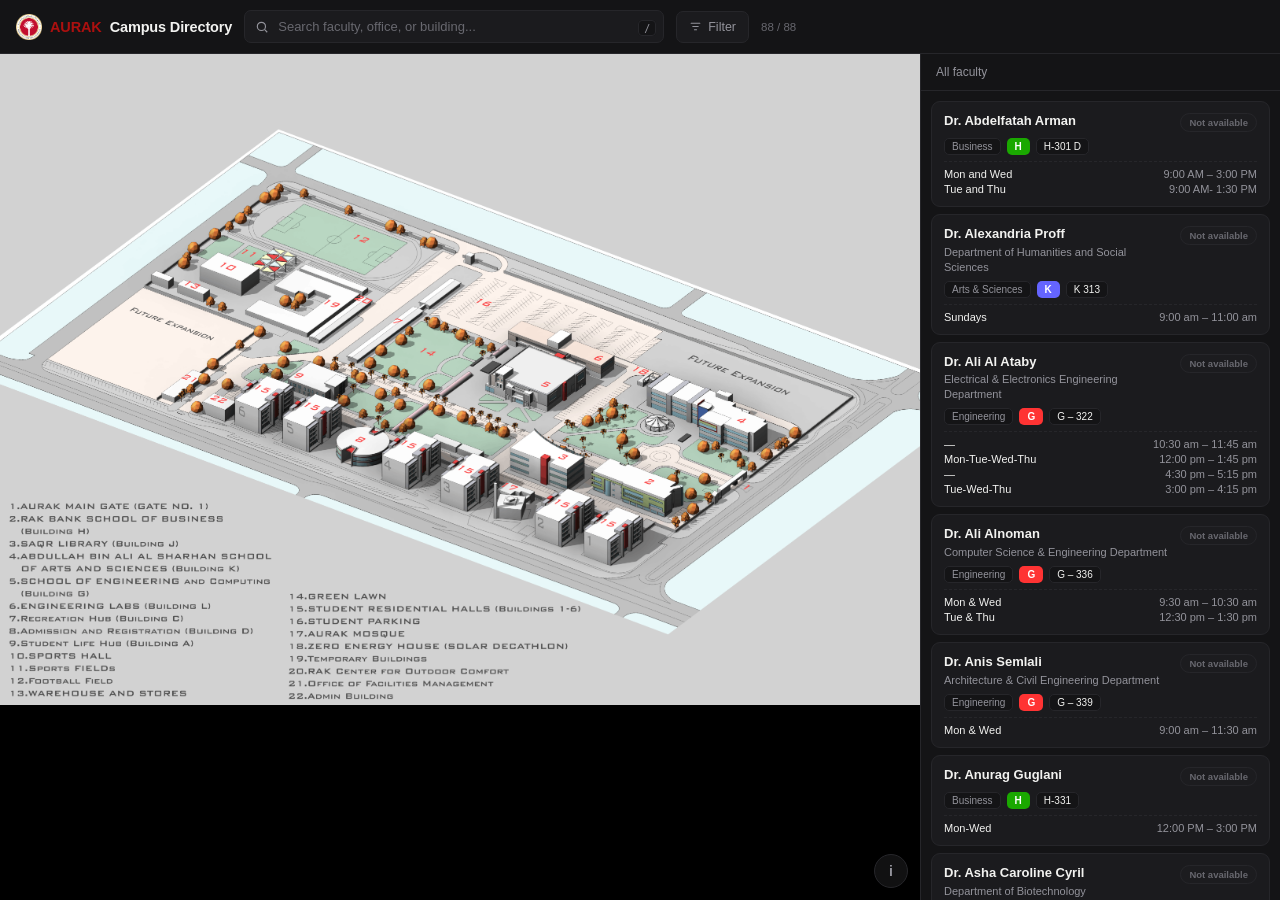
==== index.html @ fc24c696 ":> Complete UI rewrite: mobile-ready, live availability, new map, CSV-based data, and no backend req" ====
<!DOCTYPE html>
<html lang="en">
<head>
<meta charset="UTF-8">
<meta name="viewport" content="width=device-width, initial-scale=1.0, maximum-scale=1.0, user-scalable=yes">
<title>AURAK Campus Directory</title>
<link rel="stylesheet" href="styles.css">
</head>
<body>
<div id="app">

  <header>
    <div class="brand">
      <img src="assets/AURAK-Logo.png" alt="AURAK" class="brand-logo" onerror="this.style.display='none'; this.nextElementSibling.style.display='inline'">
      <span class="mark">AURAK</span>
      <span class="brand-text">Campus Directory</span>
    </div>

    <div class="searchwrap">
      <svg class="icon" viewBox="0 0 24 24"><circle cx="11" cy="11" r="7" stroke-width="2"/><line x1="21" y1="21" x2="16.65" y2="16.65" stroke-width="2"/></svg>
      <input id="search" type="text" placeholder="Search faculty, office, or building..." autocomplete="off">
      <div class="kbd"><kbd>/</kbd></div>
    </div>

    <div class="filterwrap">
      <button id="filterBtn">
        <svg viewBox="0 0 24 24"><path d="M4 6h16M7 12h10M10 18h4" stroke-width="2" stroke-linecap="round"/></svg>
        Filter
        <span id="filterCount"></span>
      </button>
      <div id="filterPanel">
        <div class="fp-label">School</div>
        <div class="chiprow" id="schoolChips"></div>
        <div class="fp-label">Building</div>
        <div class="chiprow" id="bldgChips"></div>
      </div>
    </div>

    <div class="counter" id="counter"></div>
  </header>

  <div id="main">
    <div id="mapPane">
      <div id="mapStage">
        <img id="mapImg" src="assets/AURAK_Campus.png" alt="AURAK campus map">
        <svg id="overlay" viewBox="0 0 1000 708" preserveAspectRatio="none"></svg>
        <div id="tooltip"></div>
      </div>
      <!-- infobox lives outside #mapStage (not as its child) so the mobile
           "zoom in" transform:scale() on #mapStage doesn't also scale and
           mis-position this popup -->
      <div id="infobox"></div>
      <div class="mapctl">
        <div id="legendPanel"></div>
        <button id="legendBtn" title="Map key">i</button>
      </div>
    </div>

    <div id="panel">
      <div id="panelHeader">
        <span id="panelLabel">All faculty</span>
      </div>
      <div id="results"></div>
    </div>
  </div>

</div>

<script src="data/buildings.js"></script>
<script src="data/faculty.js"></script>
<script src="app.js"></script>
</body>
</html>
---- styles.css ----
:root{
  --bg:#0a0a0b;
  --surface:#141416;
  --surface-2:#1b1b1e;
  --border:#26262a;
  --text:#f2f2f0;
  --muted:#93939b;
  --muted-2:#68686f;
  --red:#ac100f;
  --red-dim:#2c0f0f;
  --green:#33d17a;
  --font: -apple-system, BlinkMacSystemFont, "Segoe UI", "Helvetica Neue", Arial, sans-serif;
}
*{box-sizing:border-box;}
html,body{height:100%;}
body{
  margin:0; font-family:var(--font); background:var(--bg); color:var(--text);
  -webkit-font-smoothing:antialiased;
}
#app{display:flex; flex-direction:column; height:100vh;}

/* ---------- HEADER (single slim row) ---------- */
header{
  flex-shrink:0; border-bottom:1px solid var(--border); background:var(--surface);
  padding:10px 16px; display:flex; align-items:center; gap:12px;
}
.brand{
  font-size:14.5px; font-weight:650; letter-spacing:-.01em; white-space:nowrap;
  display:flex; align-items:center; gap:8px;
}
.brand .mark{ color:var(--red); font-weight:750; }
.brand-logo{ height:26px; width:auto; display:block; }
.brand-text{ font-weight:650; }

.searchwrap{position:relative; flex:1; max-width:420px;}
.searchwrap svg.icon{
  position:absolute; left:11px; top:50%; transform:translateY(-50%); width:14px; height:14px;
  stroke:var(--muted); fill:none; pointer-events:none;
}
#search{
  width:100%; background:var(--surface-2); border:1px solid var(--border); color:var(--text);
  padding:8px 34px 8px 33px; border-radius:7px; font-size:13px; outline:none;
  transition:border-color .15s, box-shadow .15s;
}
#search::placeholder{color:var(--muted-2);}
#search:focus{border-color:var(--red); box-shadow:0 0 0 3px var(--red-dim);}
.kbd{position:absolute; right:8px; top:50%; transform:translateY(-50%);}
.kbd kbd{
  font-family:ui-monospace,Menlo,monospace; font-size:10px; color:var(--muted);
  background:var(--surface); border:1px solid var(--border); border-radius:4px; padding:1.5px 5px;
}

/* filter button + popover */
.filterwrap{position:relative;}
#filterBtn{
  display:flex; align-items:center; gap:6px; background:var(--surface-2); border:1px solid var(--border);
  color:var(--muted); padding:8px 12px; border-radius:7px; font-size:12.5px; cursor:pointer; white-space:nowrap;
}
#filterBtn:hover{color:var(--text);}
#filterBtn.active{color:var(--text); border-color:#3a3a40;}
#filterBtn svg{width:13px; height:13px; stroke:currentColor; fill:none;}
#filterCount{
  display:none; align-items:center; justify-content:center; width:16px; height:16px; border-radius:50%;
  background:var(--red); color:#fff; font-size:10px; font-weight:700;
}
#filterPanel{
  position:absolute; top:calc(100% + 8px); right:0; background:var(--surface); border:1px solid var(--border);
  border-radius:10px; padding:14px; width:240px; box-shadow:0 12px 32px rgba(0,0,0,.5);
  opacity:0; pointer-events:none; transform:translateY(-6px); transition:opacity .12s, transform .12s; z-index:40;
}
#filterPanel.open{opacity:1; pointer-events:auto; transform:translateY(0);}
#filterPanel .fp-label{font-size:10.5px; text-transform:uppercase; letter-spacing:.07em; color:var(--muted-2); margin:0 0 7px;}
#filterPanel .fp-label:not(:first-child){margin-top:14px;}

.chiprow{display:flex; gap:6px; flex-wrap:wrap;}
.chip{
  font-size:12px; padding:5px 11px; border-radius:20px; background:var(--surface-2);
  border:1px solid var(--border); color:var(--muted); cursor:pointer; white-space:nowrap;
  transition:all .12s; user-select:none;
}
.chip:hover{color:var(--text); border-color:#3a3a40;}
.chip.active{background:var(--red); border-color:var(--red); color:#fff; font-weight:600;}
.chip .dot{display:inline-block; width:7px; height:7px; border-radius:50%; margin-right:6px; vertical-align:middle;}

.counter{font-size:11.5px; color:var(--muted-2); white-space:nowrap;}

/* ---------- MAIN LAYOUT ---------- */
#main{flex:1; display:flex; overflow:hidden; min-height:0;}
#mapPane{flex:1; position:relative; overflow:auto; background:#000; min-width:0;}
#mapStage{position:relative;}
#mapStage img{display:block; width:100%; height:auto; user-select:none; -webkit-user-drag:none;}
svg#overlay{position:absolute; top:0; left:0; width:100%; height:100%;}
.bldg-poly{
  fill:transparent; stroke:transparent; stroke-width:3; cursor:pointer;
  transition:fill .15s, stroke .15s; vector-effect:non-scaling-stroke;
}
.bldg-poly.selected{stroke-width:4;}
@keyframes bldgPop{
  0%{ filter:drop-shadow(0 0 0 rgba(255,255,255,0)); }
  35%{ filter:drop-shadow(0 0 14px currentColor); }
  100%{ filter:drop-shadow(0 0 0 rgba(255,255,255,0)); }
}
.bldg-poly.pop{ animation:bldgPop .5s ease-out; }

#tooltip{
  position:absolute; pointer-events:none; background:#000; color:#fff; font-size:12px;
  padding:5px 10px; border-radius:6px; border:1px solid #333; white-space:nowrap;
  transform:translate(-50%,-130%); opacity:0; transition:opacity .1s; z-index:20;
}
#tooltip.show{opacity:1;}

#infobox{
  position:absolute; pointer-events:none; background:var(--surface); border:1px solid var(--border);
  border-radius:8px; padding:10px 13px; min-width:180px; max-width:260px; box-shadow:0 8px 24px rgba(0,0,0,.5);
  opacity:0; transition:opacity .15s, transform .15s; transform:translate(-50%,-100%) translateY(-14px);
  z-index:25;
}
#infobox.show{opacity:1;}
#infobox::after{
  content:''; position:absolute; left:50%; bottom:-7px; transform:translateX(-50%);
  border:7px solid transparent; border-top-color:var(--border);
}
#infobox .ib-building{font-size:10px; text-transform:uppercase; letter-spacing:.07em; color:var(--muted); margin-bottom:3px;}
#infobox .ib-name{font-size:13.5px; font-weight:650; margin-bottom:2px;}
#infobox .ib-office{font-size:11.5px; color:var(--muted);}
#infobox .ib-badge{
  display:inline-flex; align-items:center; gap:5px; font-size:9.5px; font-weight:650;
  padding:3px 8px; border-radius:20px; margin-top:7px;
}
#infobox .ib-badge.avail{background:#0f2a1a; color:var(--green); border:1px solid #1c4a30;}
#infobox .ib-badge.unavail{background:#1c1c1f; color:var(--muted-2); border:1px solid var(--border);}
#infobox .ib-badge .pulse{width:6px; height:6px; border-radius:50%; background:var(--green); animation:pulse 1.8s infinite;}
#infobox .ib-hours{margin-top:7px; padding-top:7px; border-top:1px dashed var(--border); display:flex; flex-direction:column; gap:3px;}
#infobox .ib-hr{font-size:11px; color:var(--muted); display:flex; justify-content:space-between; gap:10px;}
#infobox .ib-hr span:first-child{color:var(--text);}

/* collapsed legend, bottom-right icon + popover */
.mapctl{position:absolute; right:12px; bottom:12px; z-index:15;}
#legendBtn{
  width:34px; height:34px; border-radius:50%; background:rgba(20,20,22,.85); border:1px solid var(--border);
  color:var(--muted); display:flex; align-items:center; justify-content:center; cursor:pointer; backdrop-filter:blur(6px);
  font-size:14px; font-weight:700;
}
#legendBtn:hover{color:var(--text);}
#legendPanel{
  position:absolute; right:0; bottom:calc(100% + 8px); background:rgba(20,20,22,.95); border:1px solid var(--border);
  border-radius:9px; padding:10px 12px; font-size:11.5px; color:var(--muted); backdrop-filter:blur(6px);
  display:flex; flex-direction:column; gap:6px; width:240px;
  opacity:0; pointer-events:none; transform:translateY(6px); transition:opacity .12s, transform .12s;
}
#legendPanel.open{opacity:1; pointer-events:auto; transform:translateY(0);}
.lg-item{display:flex; align-items:flex-start; gap:7px; line-height:1.35;}
.lg-item b{color:var(--text);}
.lg-swatch{width:9px; height:9px; border-radius:3px; flex-shrink:0; margin-top:4px;}

/* ---------- RESULTS PANEL ---------- */
#panel{
  width:360px; flex-shrink:0; border-left:1px solid var(--border); background:var(--surface);
  display:flex; flex-direction:column; min-height:0;
}
#panelHeader{
  padding:11px 15px; border-bottom:1px solid var(--border); font-size:12px; color:var(--muted);
  display:flex; justify-content:space-between; align-items:center; flex-shrink:0;
}
#results{flex:1; overflow-y:auto; padding:10px;}
.card{
  background:var(--surface-2); border:1px solid var(--border); border-radius:9px;
  padding:11px 12px; margin-bottom:7px; cursor:pointer; transition:border-color .12s;
}
.card:hover{border-color:#3a3a40;}
.card.active{border-color:var(--red); box-shadow:0 0 0 1px var(--red) inset;}
.card-top{display:flex; justify-content:space-between; align-items:flex-start; gap:8px; margin-bottom:5px;}
.card-name{font-size:13px; font-weight:640; line-height:1.3;}
.card-dept{font-size:11px; color:var(--muted); margin-top:2px; line-height:1.35;}
.badge{
  flex-shrink:0; font-size:9.5px; font-weight:650; padding:3px 8px; border-radius:20px;
  display:flex; align-items:center; gap:5px; white-space:nowrap;
}
.badge.avail{background:#0f2a1a; color:var(--green); border:1px solid #1c4a30;}
.badge.unavail{background:#1c1c1f; color:var(--muted-2); border:1px solid var(--border);}
.badge .pulse{width:6px; height:6px; border-radius:50%; background:var(--green); animation:pulse 1.8s infinite;}
@keyframes pulse{0%{box-shadow:0 0 0 0 rgba(51,209,122,.6);} 70%{box-shadow:0 0 0 5px rgba(51,209,122,0);} 100%{box-shadow:0 0 0 0 rgba(51,209,122,0);}}

.card-meta{display:flex; gap:6px; flex-wrap:wrap; margin:6px 0 2px;}
.tag{font-size:10px; padding:2px 7px; border-radius:5px; background:var(--surface); border:1px solid var(--border); color:var(--muted);}
.tag.bldg{font-weight:650; color:#fff; border-color:transparent;}
.tag.office{color:var(--text);}

.hours{margin-top:6px; padding-top:6px; border-top:1px dashed var(--border); display:flex; flex-direction:column; gap:3px;}
.hours .hr-row{font-size:11px; color:var(--muted); display:flex; justify-content:space-between; gap:8px;}
.hours .hr-row .day{color:var(--text);}
.no-office{font-size:11px; color:var(--muted-2); font-style:italic; margin-top:5px;}

.empty{padding:40px 16px; text-align:center; color:var(--muted-2); font-size:13px;}

::-webkit-scrollbar{width:9px; height:9px;}
::-webkit-scrollbar-track{background:transparent;}
::-webkit-scrollbar-thumb{background:#28282c; border-radius:20px;}
::-webkit-scrollbar-thumb:hover{background:#36363c;}

/* ---------- MOBILE ---------- */
@media (max-width: 860px){
  /* Let the WHOLE PAGE scroll normally (like a regular webpage) instead of
     trapping scroll inside the map box and the results box separately.
     That's what caused the "I can only scroll in this one little area"
     and the double left/right + up/down scrollbars. */
  html,body{height:auto;}
  #app{height:auto; min-height:100dvh;}
  #main{flex-direction:column; overflow:visible; height:auto;}

  header{
    position:sticky; top:0; z-index:30;
    padding:10px 12px; flex-wrap:wrap; gap:8px; row-gap:10px;
  }
  .brand{order:0; font-size:15px;}
  .brand-logo{height:24px;}
  .searchwrap{order:1; flex:1 1 100%; max-width:none;}
  #search{padding:11px 36px 11px 34px; font-size:14.5px; border-radius:8px;}
  .searchwrap svg.icon{width:15px; height:15px;}
  .filterwrap{order:2;}
  #filterBtn{padding:9px 14px; font-size:13px; border-radius:8px;}
  .counter{order:3; font-size:12.5px;}
  #filterPanel{right:auto; left:0; width:min(280px, 88vw); padding:16px;}
  .chip{font-size:13px; padding:7px 13px;}

  /* map: no fixed height, no overflow, no forced background -- the box
     shrinks/grows to exactly match the image, so there's no black
     letterboxing and nothing to scroll inside. Pinch-zoom still works
     since it's a plain image in the normal page flow. */
  #mapPane{
    order:1; 
    width:100%; 
    height:auto; 
    overflow:hidden; 
    background:transparent;
    flex:none;
  }
  #mapStage{
    width:100%;
    transform:scale(1.5);
    transform-origin:center center;
  }
  #mapStage img{
    width:100%; 
    height:auto;
  }

  /* results: no separate scroll region -- it's just the next thing in the
     page, so scrolling it is the same as scrolling the whole page */
  #panel{
    order:2; width:100%; flex:none; min-height:0;
    border-left:none; border-top:1px solid var(--border);
  }
  #panelHeader{padding:12px 15px; font-size:12.5px;}
  #results{flex:none; overflow-y:visible; padding:10px;}

  /* bigger, easier-to-read cards + touch targets in the results list */
  .card{padding:13px 14px; margin-bottom:8px;}
  .card-name{font-size:14.5px;}
  .card-dept{font-size:12px;}
  .badge{font-size:10.5px; padding:4px 9px;}
  .tag{font-size:11px; padding:3px 8px;}
  .hours .hr-row{font-size:12px;}

  #infobox{
    position:absolute;
    max-width:140px;
    min-width:90px;
    font-size:8px;
    padding:4px 6px;
    border-radius:4px;
    pointer-events:auto;
    transform:translate(-50%, -115%);
    z-index:50;
    background:var(--surface);
    border:1px solid var(--border);
    box-shadow:0 6px 16px rgba(0,0,0,.8);
    white-space:nowrap;
  }
  #infobox.show{
    opacity:1;
  }
  #infobox .ib-building{font-size:6px; margin-bottom:0; text-transform:uppercase;}
  #infobox .ib-name{font-size:8px; font-weight:650; margin-bottom:0;}
  #infobox .ib-office{font-size:7px;}
  #infobox .ib-badge{font-size:5px; padding:1px 3px; margin-top:1px; display:inline-block;}
  #infobox .ib-hours{margin-top:1px; padding-top:1px;}
  #infobox .ib-hr{font-size:6px; gap:2px;}
  #infobox::after{
    border-width:3px;
    bottom:-4px;
  }

  .bldg-poly{
    stroke-width:1.5 !important;
  }
  .mapctl{
    position:relative;
    right:auto;
    bottom:auto;
    margin:0;
    padding:0;
    width:100%;
    display:flex;
    justify-content:flex-end;
    padding-right:12px;
    margin-top:-30px;
    z-index:5;
  }
  #legendBtn{
    width:28px;
    height:28px;
    font-size:11px;
    background:rgba(0,0,0,.7);
    border:1px solid var(--border);
    border-radius:50%;
    color:var(--muted);
    display:flex;
    align-items:center;
    justify-content:center;
    cursor:pointer;
    backdrop-filter:blur(4px);
    position:relative;
  }
  #legendPanel{
    position:absolute;
    top:calc(100% + 4px);
    right:0;
    width:min(240px, 78vw);
    background:var(--surface);
    border:1px solid var(--border);
    border-radius:8px;
    padding:8px 10px;
    font-size:10px;
    opacity:0;
    pointer-events:none;
    transform:translateY(-4px);
    transition:opacity .12s, transform .12s;
    z-index:10;
    box-shadow:0 8px 24px rgba(0,0,0,.5);
    display:flex;
    flex-direction:column;
    gap:3px;
    max-height:200px;
    overflow-y:auto;
  }
  #legendPanel.open{
    opacity:1;
    pointer-events:auto;
    transform:translateY(0);
  }
  .lg-item{
    display:flex;
    align-items:center;
    gap:5px;
    font-size:10px;
    padding:2px 0;
  }
  .lg-swatch{
    width:7px;
    height:7px;
    border-radius:2px;
    flex-shrink:0;
    margin-top:0;
  }
}

/* hover tooltips only make sense on devices that actually have hover;
   on touch, tapping a building already opens the (bigger) info popup,
   so hide the old hover tooltip instead of leaving it stuck on screen */
@media (hover: none) and (pointer: coarse){
  #tooltip{display:none !important;}
}
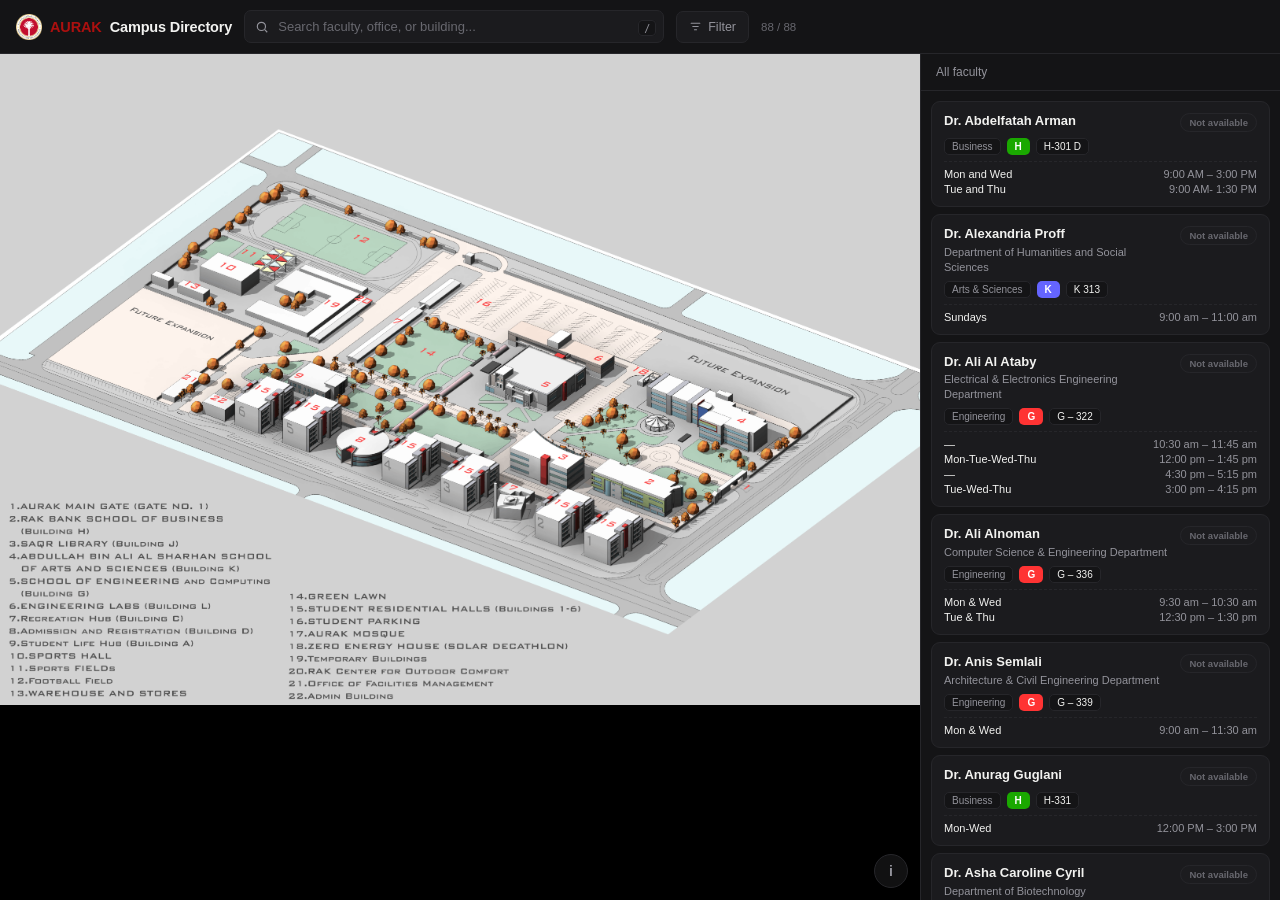
==== commit e1139be9: "Updated Directions feature with A* algorithm" ====
--- a/index.html
+++ b/index.html
@@ -60,6 +60,7 @@
       <div id="panelHeader">
         <span id="panelLabel">All faculty</span>
       </div>
+      <div id="routeBar"></div>
       <div id="results"></div>
     </div>
   </div>
@@ -68,6 +69,7 @@
 
 <script src="data/buildings.js"></script>
 <script src="data/faculty.js"></script>
+<script src="data/path_graph.js"></script>
 <script src="app.js"></script>
 </body>
 </html>
--- a/styles.css
+++ b/styles.css
@@ -101,6 +101,16 @@
   100%{ filter:drop-shadow(0 0 0 rgba(255,255,255,0)); }
 }
 .bldg-poly.pop{ animation:bldgPop .5s ease-out; }
+.bldg-poly.route-from{ stroke-dasharray:9,5; }
+.bldg-poly.route-to{ stroke-width:5; }
+
+.route-line{
+  fill:none; stroke-width:5; stroke-linecap:round; stroke-linejoin:round;
+  vector-effect:non-scaling-stroke; pointer-events:none;
+  stroke-dasharray:14,10; animation:routeFlow 1s linear infinite;
+  filter:drop-shadow(0 0 3px rgba(0,0,0,.7));
+}
+@keyframes routeFlow{ to{ stroke-dashoffset:-48; } }
 
 #tooltip{
   position:absolute; pointer-events:none; background:#000; color:#fff; font-size:12px;
@@ -110,10 +120,14 @@
 #tooltip.show{opacity:1;}
 
 #infobox{
-  position:absolute; pointer-events:none; background:var(--surface); border:1px solid var(--border);
+  position:absolute; pointer-events:auto; background:var(--surface); border:1px solid var(--border);
   border-radius:8px; padding:10px 13px; min-width:180px; max-width:260px; box-shadow:0 8px 24px rgba(0,0,0,.5);
   opacity:0; transition:opacity .15s, transform .15s; transform:translate(-50%,-100%) translateY(-14px);
   z-index:25;
+}
+#infobox .ib-here{
+  font-size:10.5px; font-weight:700; color:var(--green); margin-bottom:5px;
+  display:flex; align-items:center; gap:5px;
 }
 #infobox.show{opacity:1;}
 #infobox::after{
@@ -133,6 +147,12 @@
 #infobox .ib-hours{margin-top:7px; padding-top:7px; border-top:1px dashed var(--border); display:flex; flex-direction:column; gap:3px;}
 #infobox .ib-hr{font-size:11px; color:var(--muted); display:flex; justify-content:space-between; gap:10px;}
 #infobox .ib-hr span:first-child{color:var(--text);}
+.dir-btn{
+  display:block; width:100%; margin-top:9px; background:var(--red); border:none; color:#fff;
+  padding:7px 10px; border-radius:6px; font-size:11.5px; font-weight:650; cursor:pointer;
+  pointer-events:auto;
+}
+.dir-btn:hover{background:#c81e2f;}
 
 /* collapsed legend, bottom-right icon + popover */
 .mapctl{position:absolute; right:12px; bottom:12px; z-index:15;}
@@ -162,6 +182,21 @@
   padding:11px 15px; border-bottom:1px solid var(--border); font-size:12px; color:var(--muted);
   display:flex; justify-content:space-between; align-items:center; flex-shrink:0;
 }
+#routeBar{
+  display:none; align-items:center; justify-content:space-between; gap:10px;
+  padding:10px 15px; border-bottom:1px solid var(--border); background:var(--surface-2); flex-shrink:0;
+}
+#routeBar.show{display:flex;}
+#routeBar .rb-text{font-size:12px; color:var(--text); line-height:1.4;}
+#routeBar .rb-text b{color:var(--red);}
+#routeBar .rb-sub{display:block; font-size:10.5px; color:var(--muted); margin-top:1px;}
+#routeBar .rb-warn{color:var(--muted);}
+#routeBar button{
+  flex-shrink:0; background:var(--surface); border:1px solid var(--border); color:var(--muted);
+  padding:6px 11px; border-radius:6px; font-size:11.5px; cursor:pointer;
+}
+#routeBar button:hover{color:var(--text); border-color:#3a3a40;}
+
 #results{flex:1; overflow-y:auto; padding:10px;}
 .card{
   background:var(--surface-2); border:1px solid var(--border); border-radius:9px;
@@ -190,6 +225,11 @@
 .hours .hr-row{font-size:11px; color:var(--muted); display:flex; justify-content:space-between; gap:8px;}
 .hours .hr-row .day{color:var(--text);}
 .no-office{font-size:11px; color:var(--muted-2); font-style:italic; margin-top:5px;}
+.card-dir{
+  margin-top:7px; background:var(--surface); border:1px solid var(--border); color:var(--text);
+  padding:5px 10px; border-radius:6px; font-size:11px; font-weight:600; cursor:pointer;
+}
+.card-dir:hover{border-color:var(--red); color:var(--red);}
 
 .empty{padding:40px 16px; text-align:center; color:var(--muted-2); font-size:13px;}
 
@@ -286,6 +326,10 @@
   #infobox .ib-badge{font-size:5px; padding:1px 3px; margin-top:1px; display:inline-block;}
   #infobox .ib-hours{margin-top:1px; padding-top:1px;}
   #infobox .ib-hr{font-size:6px; gap:2px;}
+  #infobox .ib-here{font-size:6px; margin-bottom:1px; gap:2px;}
+  #infobox .dir-btn{
+    font-size:7.5px; padding:3px 6px; margin-top:3px; border-radius:4px;
+  }
   #infobox::after{
     border-width:3px;
     bottom:-4px;
@@ -293,6 +337,10 @@
 
   .bldg-poly{
     stroke-width:1.5 !important;
+  }
+  .route-line{
+    stroke-width:2 !important;
+    stroke-dasharray:8,6 !important;
   }
   .mapctl{
     position:relative;
